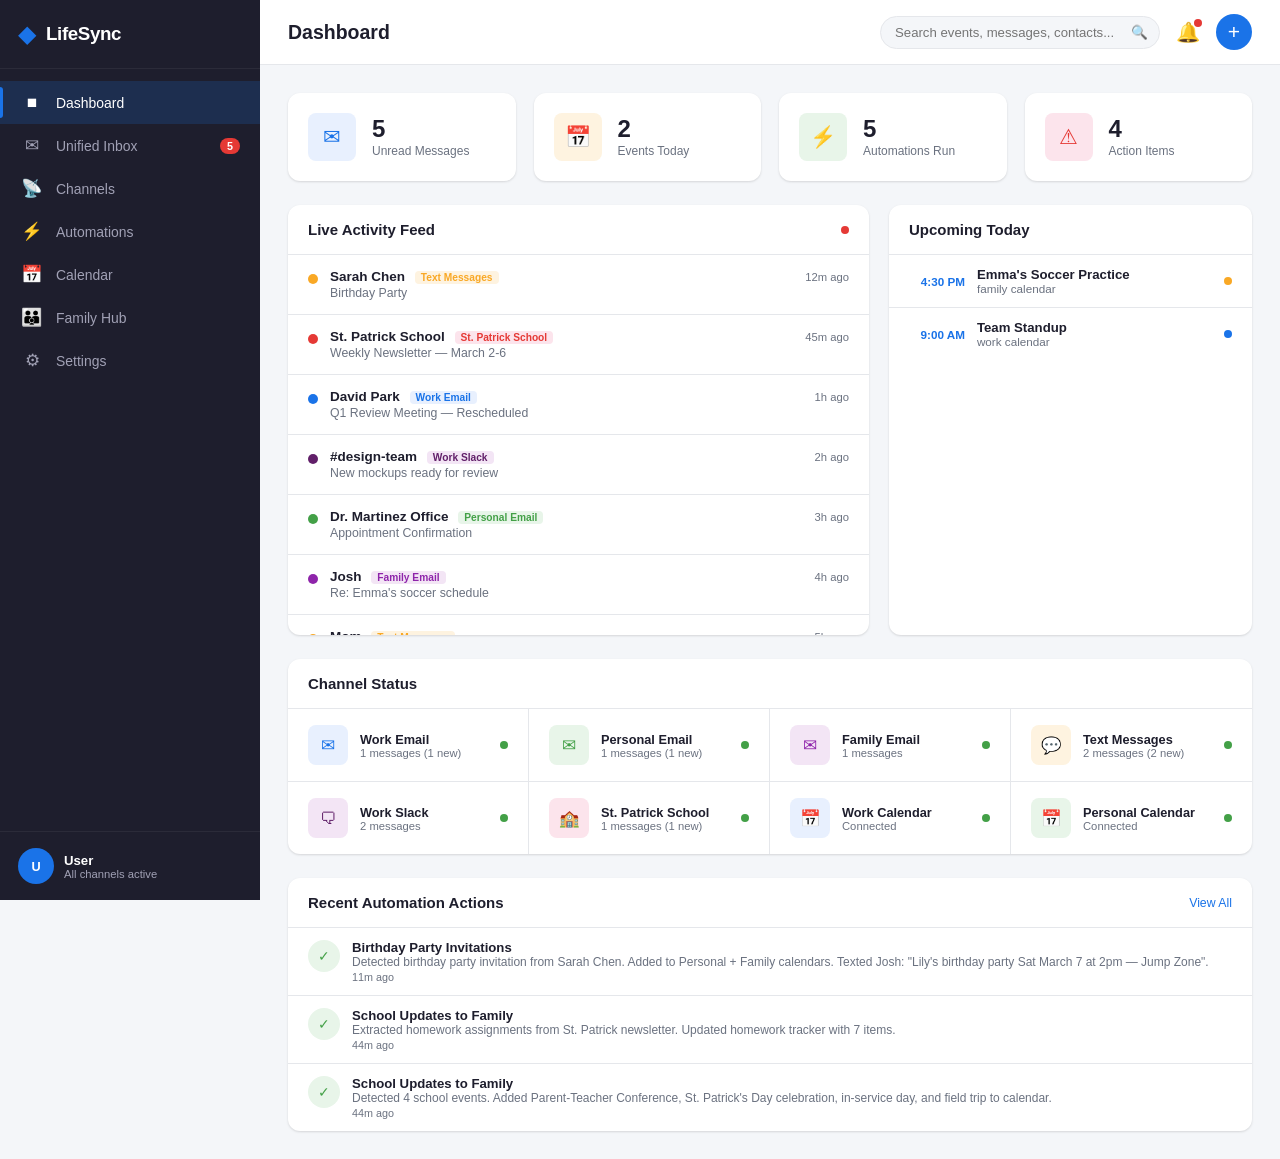
==== life-event-tracker.html @ b288f8ec "Add LifeSync — unified life event tracker with multi-channel monitoring Build a comprehensive dashbo" ====
<!DOCTYPE html>
<html lang="en">
<head>
    <meta charset="UTF-8">
    <meta name="viewport" content="width=device-width, initial-scale=1.0">
    <title>LifeSync — Life Event Tracker</title>
    <link rel="icon" href="demo-fav.png">
    <link rel="stylesheet" href="life-event-tracker.css">
</head>
<body>
    <!-- Sidebar Navigation -->
    <nav class="sidebar" id="sidebar">
        <div class="sidebar-header">
            <div class="logo">
                <span class="logo-icon">&#9670;</span>
                <span class="logo-text">LifeSync</span>
            </div>
            <button class="sidebar-toggle" id="sidebarToggle" aria-label="Toggle sidebar">&#9776;</button>
        </div>
        <ul class="nav-menu">
            <li class="nav-item active" data-view="dashboard">
                <span class="nav-icon">&#9632;</span>
                <span class="nav-label">Dashboard</span>
            </li>
            <li class="nav-item" data-view="inbox">
                <span class="nav-icon">&#9993;</span>
                <span class="nav-label">Unified Inbox</span>
                <span class="nav-badge" id="inboxBadge">0</span>
            </li>
            <li class="nav-item" data-view="channels">
                <span class="nav-icon">&#128225;</span>
                <span class="nav-label">Channels</span>
            </li>
            <li class="nav-item" data-view="automations">
                <span class="nav-icon">&#9889;</span>
                <span class="nav-label">Automations</span>
            </li>
            <li class="nav-item" data-view="calendar">
                <span class="nav-icon">&#128197;</span>
                <span class="nav-label">Calendar</span>
            </li>
            <li class="nav-item" data-view="family">
                <span class="nav-icon">&#128106;</span>
                <span class="nav-label">Family Hub</span>
            </li>
            <li class="nav-item" data-view="settings">
                <span class="nav-icon">&#9881;</span>
                <span class="nav-label">Settings</span>
            </li>
        </ul>
        <div class="sidebar-footer">
            <div class="user-profile">
                <div class="avatar">U</div>
                <div class="user-info">
                    <span class="user-name">User</span>
                    <span class="user-status">All channels active</span>
                </div>
            </div>
        </div>
    </nav>

    <!-- Main Content Area -->
    <main class="main-content" id="mainContent">

        <!-- Top Bar -->
        <header class="top-bar">
            <div class="top-bar-left">
                <button class="mobile-menu-btn" id="mobileMenuBtn" aria-label="Open menu">&#9776;</button>
                <h1 class="page-title" id="pageTitle">Dashboard</h1>
            </div>
            <div class="top-bar-right">
                <div class="search-box">
                    <input type="text" placeholder="Search events, messages, contacts..." id="globalSearch">
                    <span class="search-icon">&#128269;</span>
                </div>
                <button class="notification-btn" id="notifBtn" aria-label="Notifications">
                    &#128276;
                    <span class="notif-dot" id="notifDot"></span>
                </button>
                <button class="quick-add-btn" id="quickAddBtn" title="Quick add event">+</button>
            </div>
        </header>

        <!-- ==================== DASHBOARD VIEW ==================== -->
        <section class="view active" id="view-dashboard">
            <!-- Stats Row -->
            <div class="stats-row">
                <div class="stat-card">
                    <div class="stat-icon" style="background:#e8f0fe;color:#1a73e8;">&#9993;</div>
                    <div class="stat-info">
                        <span class="stat-number" id="statUnread">0</span>
                        <span class="stat-label">Unread Messages</span>
                    </div>
                </div>
                <div class="stat-card">
                    <div class="stat-icon" style="background:#fef3e0;color:#f9a825;">&#128197;</div>
                    <div class="stat-info">
                        <span class="stat-number" id="statEvents">0</span>
                        <span class="stat-label">Events Today</span>
                    </div>
                </div>
                <div class="stat-card">
                    <div class="stat-icon" style="background:#e8f5e9;color:#43a047;">&#9889;</div>
                    <div class="stat-info">
                        <span class="stat-number" id="statAutomations">0</span>
                        <span class="stat-label">Automations Run</span>
                    </div>
                </div>
                <div class="stat-card">
                    <div class="stat-icon" style="background:#fce4ec;color:#e53935;">&#9888;</div>
                    <div class="stat-info">
                        <span class="stat-number" id="statActionItems">0</span>
                        <span class="stat-label">Action Items</span>
                    </div>
                </div>
            </div>

            <!-- Live Activity Feed + Upcoming -->
            <div class="dashboard-grid">
                <div class="card activity-feed-card">
                    <div class="card-header">
                        <h2>Live Activity Feed</h2>
                        <span class="live-dot"></span>
                    </div>
                    <div class="activity-feed" id="activityFeed">
                        <!-- Populated by JS -->
                    </div>
                </div>
                <div class="card upcoming-card">
                    <div class="card-header">
                        <h2>Upcoming Today</h2>
                    </div>
                    <div class="upcoming-list" id="upcomingList">
                        <!-- Populated by JS -->
                    </div>
                </div>
            </div>

            <!-- Channel Status Row -->
            <div class="card channel-status-card">
                <div class="card-header">
                    <h2>Channel Status</h2>
                </div>
                <div class="channel-status-grid" id="channelStatusGrid">
                    <!-- Populated by JS -->
                </div>
            </div>

            <!-- Recent Automations -->
            <div class="card">
                <div class="card-header">
                    <h2>Recent Automation Actions</h2>
                    <a href="#" class="view-all-link" data-navigate="automations">View All</a>
                </div>
                <div class="automation-log" id="dashAutomationLog">
                    <!-- Populated by JS -->
                </div>
            </div>
        </section>

        <!-- ==================== UNIFIED INBOX VIEW ==================== -->
        <section class="view" id="view-inbox">
            <div class="inbox-toolbar">
                <div class="filter-tabs">
                    <button class="filter-tab active" data-filter="all">All</button>
                    <button class="filter-tab" data-filter="work-email">Work Email</button>
                    <button class="filter-tab" data-filter="personal-email">Personal Email</button>
                    <button class="filter-tab" data-filter="family-email">Family Email</button>
                    <button class="filter-tab" data-filter="text">Texts</button>
                    <button class="filter-tab" data-filter="slack">Slack</button>
                    <button class="filter-tab" data-filter="school">School</button>
                </div>
                <div class="inbox-actions">
                    <button class="btn btn-sm" id="markAllReadBtn">Mark All Read</button>
                </div>
            </div>
            <div class="inbox-list" id="inboxList">
                <!-- Populated by JS -->
            </div>
            <!-- Message Detail Panel -->
            <div class="message-detail-panel" id="messageDetailPanel">
                <div class="detail-header">
                    <button class="back-btn" id="detailBackBtn">&larr; Back</button>
                    <div class="detail-actions">
                        <button class="btn btn-sm" id="detailArchiveBtn">Archive</button>
                        <button class="btn btn-sm btn-primary" id="detailActionBtn">Create Action</button>
                    </div>
                </div>
                <div class="detail-content" id="detailContent">
                    <!-- Populated by JS -->
                </div>
            </div>
        </section>

        <!-- ==================== CHANNELS VIEW ==================== -->
        <section class="view" id="view-channels">
            <div class="channels-grid" id="channelsGrid">
                <!-- Populated by JS -->
            </div>
        </section>

        <!-- ==================== AUTOMATIONS VIEW ==================== -->
        <section class="view" id="view-automations">
            <div class="automations-header">
                <h2>Automation Rules</h2>
                <button class="btn btn-primary" id="addAutomationBtn">+ New Rule</button>
            </div>
            <div class="automations-list" id="automationsList">
                <!-- Populated by JS -->
            </div>
            <div class="card" style="margin-top:24px;">
                <div class="card-header">
                    <h2>Automation Log</h2>
                </div>
                <div class="automation-log" id="automationLog">
                    <!-- Populated by JS -->
                </div>
            </div>
        </section>

        <!-- ==================== CALENDAR VIEW ==================== -->
        <section class="view" id="view-calendar">
            <div class="calendar-header-bar">
                <button class="btn btn-sm" id="calPrev">&larr;</button>
                <h2 id="calMonthYear"></h2>
                <button class="btn btn-sm" id="calNext">&rarr;</button>
                <div class="calendar-legend">
                    <span class="legend-dot" style="background:#1a73e8;"></span> Work
                    <span class="legend-dot" style="background:#43a047;"></span> Personal
                    <span class="legend-dot" style="background:#f9a825;"></span> Family
                    <span class="legend-dot" style="background:#e53935;"></span> School
                </div>
            </div>
            <div class="calendar-grid" id="calendarGrid">
                <!-- Populated by JS -->
            </div>
            <div class="card" style="margin-top:24px;">
                <div class="card-header">
                    <h2>Events for <span id="calSelectedDate">Today</span></h2>
                </div>
                <div class="cal-events-list" id="calEventsList">
                    <!-- Populated by JS -->
                </div>
            </div>
        </section>

        <!-- ==================== FAMILY HUB VIEW ==================== -->
        <section class="view" id="view-family">
            <div class="family-grid">
                <div class="card family-member-card">
                    <div class="card-header"><h2>Daughter — School Hub</h2></div>
                    <div class="school-section">
                        <h3>St. Patrick Communications</h3>
                        <div class="school-feed" id="schoolFeed">
                            <!-- Populated by JS -->
                        </div>
                    </div>
                    <div class="homework-section">
                        <h3>Homework Tracker</h3>
                        <div class="homework-list" id="homeworkList">
                            <!-- Populated by JS -->
                        </div>
                    </div>
                </div>
                <div class="card family-calendar-card">
                    <div class="card-header"><h2>Family Calendar</h2></div>
                    <div class="family-events" id="familyEvents">
                        <!-- Populated by JS -->
                    </div>
                </div>
                <div class="card family-actions-card">
                    <div class="card-header"><h2>Pending Family Actions</h2></div>
                    <div class="family-actions" id="familyActions">
                        <!-- Populated by JS -->
                    </div>
                </div>
            </div>
        </section>

        <!-- ==================== SETTINGS VIEW ==================== -->
        <section class="view" id="view-settings">
            <div class="settings-grid">
                <div class="card">
                    <div class="card-header"><h2>Connected Channels</h2></div>
                    <div class="settings-channels" id="settingsChannels">
                        <!-- Populated by JS -->
                    </div>
                </div>
                <div class="card">
                    <div class="card-header"><h2>Notification Preferences</h2></div>
                    <div class="settings-section">
                        <label class="toggle-row">
                            <span>Push Notifications</span>
                            <input type="checkbox" checked class="toggle-input">
                            <span class="toggle-slider"></span>
                        </label>
                        <label class="toggle-row">
                            <span>Email Digest (Daily)</span>
                            <input type="checkbox" checked class="toggle-input">
                            <span class="toggle-slider"></span>
                        </label>
                        <label class="toggle-row">
                            <span>Sound Alerts</span>
                            <input type="checkbox" class="toggle-input">
                            <span class="toggle-slider"></span>
                        </label>
                        <label class="toggle-row">
                            <span>Automation Confirmations</span>
                            <input type="checkbox" checked class="toggle-input">
                            <span class="toggle-slider"></span>
                        </label>
                    </div>
                </div>
                <div class="card">
                    <div class="card-header"><h2>Family Members</h2></div>
                    <div class="settings-section">
                        <div class="family-member-row">
                            <div class="avatar" style="background:#1a73e8;">J</div>
                            <div>
                                <strong>Josh</strong>
                                <div class="text-muted">Co-parent &middot; Text, Email</div>
                            </div>
                        </div>
                        <div class="family-member-row">
                            <div class="avatar" style="background:#e53935;">E</div>
                            <div>
                                <strong>Emma</strong>
                                <div class="text-muted">Daughter &middot; St. Patrick School</div>
                            </div>
                        </div>
                    </div>
                </div>
                <div class="card">
                    <div class="card-header"><h2>AI Preferences</h2></div>
                    <div class="settings-section">
                        <label class="toggle-row">
                            <span>Auto-detect calendar events from messages</span>
                            <input type="checkbox" checked class="toggle-input">
                            <span class="toggle-slider"></span>
                        </label>
                        <label class="toggle-row">
                            <span>Auto-notify Josh about daughter's events</span>
                            <input type="checkbox" checked class="toggle-input">
                            <span class="toggle-slider"></span>
                        </label>
                        <label class="toggle-row">
                            <span>Smart homework extraction from school messages</span>
                            <input type="checkbox" checked class="toggle-input">
                            <span class="toggle-slider"></span>
                        </label>
                        <label class="toggle-row">
                            <span>Auto-categorize incoming messages</span>
                            <input type="checkbox" checked class="toggle-input">
                            <span class="toggle-slider"></span>
                        </label>
                    </div>
                </div>
            </div>
        </section>

    </main>

    <!-- Quick Add Modal -->
    <div class="modal-overlay" id="quickAddModal">
        <div class="modal">
            <div class="modal-header">
                <h2>Quick Add Event</h2>
                <button class="modal-close" id="quickAddClose">&times;</button>
            </div>
            <div class="modal-body">
                <div class="form-group">
                    <label>Event Title</label>
                    <input type="text" id="qaTitle" placeholder="e.g., Emma's birthday party">
                </div>
                <div class="form-row">
                    <div class="form-group">
                        <label>Date</label>
                        <input type="date" id="qaDate">
                    </div>
                    <div class="form-group">
                        <label>Time</label>
                        <input type="time" id="qaTime">
                    </div>
                </div>
                <div class="form-group">
                    <label>Calendar</label>
                    <select id="qaCalendar">
                        <option value="personal">Personal Calendar</option>
                        <option value="work">Work Calendar</option>
                        <option value="family">Family Calendar</option>
                        <option value="school">School Calendar</option>
                    </select>
                </div>
                <div class="form-group">
                    <label>Notify</label>
                    <div class="checkbox-group">
                        <label><input type="checkbox" value="josh"> Josh</label>
                        <label><input type="checkbox" value="self"> Myself (reminder)</label>
                    </div>
                </div>
                <div class="form-group">
                    <label>Notes</label>
                    <textarea id="qaNotes" rows="3" placeholder="Additional details..."></textarea>
                </div>
            </div>
            <div class="modal-footer">
                <button class="btn" id="qaCancel">Cancel</button>
                <button class="btn btn-primary" id="qaSave">Save Event</button>
            </div>
        </div>
    </div>

    <!-- Notification Toast Container -->
    <div class="toast-container" id="toastContainer"></div>

    <!-- Automation Rule Modal -->
    <div class="modal-overlay" id="automationModal">
        <div class="modal">
            <div class="modal-header">
                <h2>New Automation Rule</h2>
                <button class="modal-close" id="automationModalClose">&times;</button>
            </div>
            <div class="modal-body">
                <div class="form-group">
                    <label>Rule Name</label>
                    <input type="text" id="arName" placeholder="e.g., Birthday invites to both calendars">
                </div>
                <div class="form-group">
                    <label>When (Trigger Channel)</label>
                    <select id="arTriggerChannel">
                        <option value="any">Any Channel</option>
                        <option value="text">Text Messages</option>
                        <option value="work-email">Work Email</option>
                        <option value="personal-email">Personal Email</option>
                        <option value="family-email">Family Email</option>
                        <option value="slack">Work Slack</option>
                        <option value="school">St. Patrick School</option>
                    </select>
                </div>
                <div class="form-group">
                    <label>Contains Keywords (comma-separated)</label>
                    <input type="text" id="arKeywords" placeholder="e.g., birthday, party, invitation">
                </div>
                <div class="form-group">
                    <label>Then (Actions)</label>
                    <div class="checkbox-group">
                        <label><input type="checkbox" value="add-personal-cal"> Add to Personal Calendar</label>
                        <label><input type="checkbox" value="add-family-cal"> Add to Family Calendar</label>
                        <label><input type="checkbox" value="add-work-cal"> Add to Work Calendar</label>
                        <label><input type="checkbox" value="notify-josh"> Text Josh</label>
                        <label><input type="checkbox" value="flag-action"> Flag as Action Item</label>
                    </div>
                </div>
            </div>
            <div class="modal-footer">
                <button class="btn" id="arCancel">Cancel</button>
                <button class="btn btn-primary" id="arSave">Save Rule</button>
            </div>
        </div>
    </div>

    <script src="life-event-tracker.js"></script>
</body>
</html>
---- life-event-tracker.css ----
/* ============================================================
   LifeSync — Life Event Tracker Stylesheet
   ============================================================ */

/* ---------- Reset & Base ---------- */
*, *::before, *::after { box-sizing: border-box; margin: 0; padding: 0; }
:root {
    --bg: #f4f6f9;
    --surface: #ffffff;
    --text: #1e1e2d;
    --text-muted: #6b7280;
    --border: #e5e7eb;
    --primary: #1a73e8;
    --primary-light: #e8f0fe;
    --success: #43a047;
    --success-light: #e8f5e9;
    --warning: #f9a825;
    --warning-light: #fef3e0;
    --danger: #e53935;
    --danger-light: #fce4ec;
    --sidebar-bg: #1e1e2d;
    --sidebar-text: #a1a1b5;
    --sidebar-active: #ffffff;
    --radius: 12px;
    --radius-sm: 8px;
    --shadow: 0 1px 3px rgba(0,0,0,0.08), 0 1px 2px rgba(0,0,0,0.06);
    --shadow-lg: 0 4px 16px rgba(0,0,0,0.12);
    --transition: 0.2s ease;
}
html { font-size: 15px; }
body {
    font-family: -apple-system, BlinkMacSystemFont, 'Segoe UI', Roboto, 'Helvetica Neue', Arial, sans-serif;
    background: var(--bg);
    color: var(--text);
    display: flex;
    min-height: 100vh;
    overflow-x: hidden;
}
a { color: var(--primary); text-decoration: none; }
a:hover { text-decoration: underline; }
input, select, textarea, button { font-family: inherit; font-size: inherit; }

/* ---------- Sidebar ---------- */
.sidebar {
    width: 260px;
    min-width: 260px;
    background: var(--sidebar-bg);
    color: var(--sidebar-text);
    display: flex;
    flex-direction: column;
    height: 100vh;
    position: sticky;
    top: 0;
    z-index: 100;
    transition: var(--transition);
}
.sidebar-header {
    display: flex;
    align-items: center;
    justify-content: space-between;
    padding: 20px 18px;
    border-bottom: 1px solid rgba(255,255,255,0.06);
}
.logo { display: flex; align-items: center; gap: 10px; }
.logo-icon { font-size: 1.6rem; color: var(--primary); }
.logo-text { font-size: 1.25rem; font-weight: 700; color: #fff; letter-spacing: -0.02em; }
.sidebar-toggle {
    background: none; border: none; color: var(--sidebar-text); font-size: 1.2rem; cursor: pointer;
    display: none;
}
.nav-menu { list-style: none; flex: 1; padding: 12px 0; overflow-y: auto; }
.nav-item {
    display: flex; align-items: center; gap: 12px;
    padding: 11px 20px; cursor: pointer;
    color: var(--sidebar-text); transition: var(--transition);
    position: relative; font-size: 0.93rem;
}
.nav-item:hover { color: #fff; background: rgba(255,255,255,0.05); }
.nav-item.active {
    color: #fff; background: rgba(26,115,232,0.18);
}
.nav-item.active::before {
    content: ''; position: absolute; left: 0; top: 6px; bottom: 6px; width: 3px;
    background: var(--primary); border-radius: 0 3px 3px 0;
}
.nav-icon { font-size: 1.15rem; width: 24px; text-align: center; }
.nav-badge {
    margin-left: auto; background: var(--danger); color: #fff; font-size: 0.72rem;
    font-weight: 700; padding: 2px 7px; border-radius: 10px; min-width: 20px; text-align: center;
}
.sidebar-footer {
    padding: 16px 18px; border-top: 1px solid rgba(255,255,255,0.06);
}
.user-profile { display: flex; align-items: center; gap: 10px; }
.avatar {
    width: 36px; height: 36px; border-radius: 50%; background: var(--primary);
    color: #fff; display: flex; align-items: center; justify-content: center;
    font-weight: 700; font-size: 0.85rem; flex-shrink: 0;
}
.user-info { display: flex; flex-direction: column; }
.user-name { color: #fff; font-weight: 600; font-size: 0.88rem; }
.user-status { font-size: 0.75rem; color: var(--sidebar-text); }

/* ---------- Main Content ---------- */
.main-content { flex: 1; display: flex; flex-direction: column; min-width: 0; }

/* ---------- Top Bar ---------- */
.top-bar {
    display: flex; align-items: center; justify-content: space-between;
    padding: 14px 28px; background: var(--surface); border-bottom: 1px solid var(--border);
    position: sticky; top: 0; z-index: 50;
}
.top-bar-left { display: flex; align-items: center; gap: 14px; }
.mobile-menu-btn { display: none; background: none; border: none; font-size: 1.4rem; cursor: pointer; color: var(--text); }
.page-title { font-size: 1.3rem; font-weight: 700; }
.top-bar-right { display: flex; align-items: center; gap: 12px; }
.search-box { position: relative; }
.search-box input {
    width: 280px; padding: 8px 36px 8px 14px; border: 1px solid var(--border);
    border-radius: 20px; background: var(--bg); font-size: 0.88rem; outline: none;
    transition: var(--transition);
}
.search-box input:focus { border-color: var(--primary); box-shadow: 0 0 0 3px rgba(26,115,232,0.12); }
.search-icon { position: absolute; right: 12px; top: 50%; transform: translateY(-50%); font-size: 0.9rem; color: var(--text-muted); }
.notification-btn {
    position: relative; background: none; border: none; font-size: 1.3rem;
    cursor: pointer; color: var(--text-muted); padding: 4px;
}
.notif-dot {
    position: absolute; top: 2px; right: 2px; width: 8px; height: 8px;
    background: var(--danger); border-radius: 50%; display: none;
}
.notif-dot.active { display: block; }
.quick-add-btn {
    width: 36px; height: 36px; border-radius: 50%; border: none;
    background: var(--primary); color: #fff; font-size: 1.4rem;
    cursor: pointer; display: flex; align-items: center; justify-content: center;
    transition: var(--transition);
}
.quick-add-btn:hover { background: #1557b0; transform: scale(1.05); }

/* ---------- Views ---------- */
.view { display: none; padding: 28px; }
.view.active { display: block; }

/* ---------- Stats Row ---------- */
.stats-row { display: grid; grid-template-columns: repeat(4, 1fr); gap: 18px; margin-bottom: 24px; }
.stat-card {
    background: var(--surface); border-radius: var(--radius); padding: 20px;
    display: flex; align-items: center; gap: 16px; box-shadow: var(--shadow);
}
.stat-icon {
    width: 48px; height: 48px; border-radius: var(--radius-sm);
    display: flex; align-items: center; justify-content: center;
    font-size: 1.4rem; flex-shrink: 0;
}
.stat-number { font-size: 1.6rem; font-weight: 800; display: block; line-height: 1; }
.stat-label { font-size: 0.8rem; color: var(--text-muted); margin-top: 2px; }

/* ---------- Cards ---------- */
.card {
    background: var(--surface); border-radius: var(--radius);
    box-shadow: var(--shadow); overflow: hidden;
}
.card-header {
    display: flex; align-items: center; justify-content: space-between;
    padding: 16px 20px; border-bottom: 1px solid var(--border);
}
.card-header h2 { font-size: 1rem; font-weight: 700; }
.view-all-link { font-size: 0.82rem; color: var(--primary); font-weight: 500; cursor: pointer; }

/* ---------- Dashboard Grid ---------- */
.dashboard-grid { display: grid; grid-template-columns: 1.6fr 1fr; gap: 20px; margin-bottom: 24px; }

/* ---------- Activity Feed ---------- */
.activity-feed { max-height: 380px; overflow-y: auto; }
.activity-item {
    display: flex; align-items: flex-start; gap: 12px;
    padding: 14px 20px; border-bottom: 1px solid var(--border);
    transition: var(--transition); cursor: pointer;
}
.activity-item:hover { background: var(--bg); }
.activity-item:last-child { border-bottom: none; }
.activity-dot {
    width: 10px; height: 10px; border-radius: 50%; margin-top: 5px; flex-shrink: 0;
}
.activity-body { flex: 1; min-width: 0; }
.activity-title { font-weight: 600; font-size: 0.9rem; margin-bottom: 2px; }
.activity-desc { font-size: 0.82rem; color: var(--text-muted); white-space: nowrap; overflow: hidden; text-overflow: ellipsis; }
.activity-time { font-size: 0.75rem; color: var(--text-muted); white-space: nowrap; flex-shrink: 0; margin-top: 2px; }
.activity-channel-tag {
    display: inline-block; font-size: 0.68rem; font-weight: 600; padding: 1px 6px;
    border-radius: 4px; margin-left: 6px;
}

/* ---------- Upcoming List ---------- */
.upcoming-list { max-height: 380px; overflow-y: auto; }
.upcoming-item {
    display: flex; align-items: center; gap: 12px;
    padding: 12px 20px; border-bottom: 1px solid var(--border);
}
.upcoming-item:last-child { border-bottom: none; }
.upcoming-time {
    font-size: 0.78rem; font-weight: 700; color: var(--primary);
    min-width: 56px; text-align: right;
}
.upcoming-info { flex: 1; }
.upcoming-title { font-weight: 600; font-size: 0.88rem; }
.upcoming-meta { font-size: 0.78rem; color: var(--text-muted); }
.upcoming-cal-dot {
    width: 8px; height: 8px; border-radius: 50%; flex-shrink: 0;
}

/* ---------- Channel Status ---------- */
.channel-status-card { margin-bottom: 24px; }
.channel-status-grid { display: grid; grid-template-columns: repeat(4, 1fr); gap: 0; }
.channel-status-item {
    display: flex; align-items: center; gap: 12px;
    padding: 16px 20px; border-right: 1px solid var(--border);
    border-bottom: 1px solid var(--border);
}
.channel-status-item:nth-child(4n) { border-right: none; }
.channel-status-item:nth-last-child(-n+4) { border-bottom: none; }
.channel-status-icon {
    width: 40px; height: 40px; border-radius: var(--radius-sm);
    display: flex; align-items: center; justify-content: center;
    font-size: 1.1rem;
}
.channel-status-info { flex: 1; }
.channel-status-name { font-weight: 600; font-size: 0.85rem; }
.channel-status-detail { font-size: 0.75rem; color: var(--text-muted); }
.channel-pulse {
    width: 8px; height: 8px; border-radius: 50%; background: var(--success);
    animation: pulse 2s ease-in-out infinite;
}
@keyframes pulse { 0%, 100% { opacity: 1; } 50% { opacity: 0.3; } }

/* ---------- Automation Log ---------- */
.automation-log { max-height: 300px; overflow-y: auto; }
.auto-log-item {
    display: flex; align-items: flex-start; gap: 12px;
    padding: 12px 20px; border-bottom: 1px solid var(--border);
}
.auto-log-item:last-child { border-bottom: none; }
.auto-log-icon {
    width: 32px; height: 32px; border-radius: 50%;
    display: flex; align-items: center; justify-content: center;
    font-size: 0.9rem; flex-shrink: 0;
}
.auto-log-body { flex: 1; }
.auto-log-title { font-weight: 600; font-size: 0.88rem; }
.auto-log-desc { font-size: 0.8rem; color: var(--text-muted); }
.auto-log-time { font-size: 0.72rem; color: var(--text-muted); margin-top: 2px; }

/* ---------- Inbox ---------- */
.inbox-toolbar {
    display: flex; align-items: center; justify-content: space-between;
    margin-bottom: 16px; flex-wrap: wrap; gap: 10px;
}
.filter-tabs { display: flex; gap: 6px; flex-wrap: wrap; }
.filter-tab {
    padding: 6px 14px; border-radius: 20px; border: 1px solid var(--border);
    background: var(--surface); font-size: 0.82rem; cursor: pointer;
    transition: var(--transition); font-weight: 500;
}
.filter-tab:hover { border-color: var(--primary); color: var(--primary); }
.filter-tab.active { background: var(--primary); color: #fff; border-color: var(--primary); }
.inbox-list { display: flex; flex-direction: column; gap: 4px; }
.inbox-item {
    display: flex; align-items: center; gap: 14px;
    padding: 14px 20px; background: var(--surface); border-radius: var(--radius-sm);
    box-shadow: var(--shadow); cursor: pointer; transition: var(--transition);
}
.inbox-item:hover { box-shadow: var(--shadow-lg); transform: translateY(-1px); }
.inbox-item.unread { border-left: 3px solid var(--primary); }
.inbox-item.unread .inbox-sender { font-weight: 700; }
.inbox-channel-icon {
    width: 38px; height: 38px; border-radius: var(--radius-sm);
    display: flex; align-items: center; justify-content: center;
    font-size: 1rem; flex-shrink: 0;
}
.inbox-body { flex: 1; min-width: 0; }
.inbox-sender { font-weight: 600; font-size: 0.9rem; }
.inbox-subject { font-size: 0.85rem; color: var(--text); white-space: nowrap; overflow: hidden; text-overflow: ellipsis; }
.inbox-preview { font-size: 0.8rem; color: var(--text-muted); white-space: nowrap; overflow: hidden; text-overflow: ellipsis; }
.inbox-meta { text-align: right; flex-shrink: 0; }
.inbox-time { font-size: 0.75rem; color: var(--text-muted); }
.inbox-tag {
    display: inline-block; font-size: 0.68rem; font-weight: 600; padding: 2px 8px;
    border-radius: 4px; margin-top: 4px;
}

/* ---------- Message Detail ---------- */
.message-detail-panel {
    display: none; position: fixed; top: 0; right: 0; width: 480px; height: 100vh;
    background: var(--surface); box-shadow: -4px 0 24px rgba(0,0,0,0.12);
    z-index: 200; flex-direction: column;
}
.message-detail-panel.open { display: flex; }
.detail-header {
    display: flex; align-items: center; justify-content: space-between;
    padding: 16px 20px; border-bottom: 1px solid var(--border);
}
.back-btn { background: none; border: none; font-size: 0.9rem; cursor: pointer; color: var(--primary); font-weight: 600; }
.detail-actions { display: flex; gap: 8px; }
.detail-content { flex: 1; overflow-y: auto; padding: 24px; }
.detail-from { font-weight: 700; font-size: 1.05rem; margin-bottom: 4px; }
.detail-date { font-size: 0.8rem; color: var(--text-muted); margin-bottom: 16px; }
.detail-message { font-size: 0.92rem; line-height: 1.65; color: var(--text); }
.detail-ai-box {
    background: var(--primary-light); border-radius: var(--radius-sm);
    padding: 14px 16px; margin-top: 20px;
}
.detail-ai-box h4 { font-size: 0.82rem; color: var(--primary); margin-bottom: 6px; }
.detail-ai-box p { font-size: 0.82rem; color: var(--text); }
.detail-ai-actions { display: flex; gap: 8px; margin-top: 10px; flex-wrap: wrap; }
.detail-ai-actions .btn { font-size: 0.78rem; padding: 5px 12px; }

/* ---------- Channels Grid ---------- */
.channels-grid { display: grid; grid-template-columns: repeat(2, 1fr); gap: 20px; }
.channel-card {
    background: var(--surface); border-radius: var(--radius); box-shadow: var(--shadow);
    padding: 24px; display: flex; flex-direction: column; gap: 14px;
}
.channel-card-header { display: flex; align-items: center; gap: 14px; }
.channel-card-icon {
    width: 48px; height: 48px; border-radius: var(--radius-sm);
    display: flex; align-items: center; justify-content: center;
    font-size: 1.3rem;
}
.channel-card-info h3 { font-size: 1rem; font-weight: 700; }
.channel-card-info p { font-size: 0.8rem; color: var(--text-muted); }
.channel-card-stats { display: flex; gap: 20px; }
.channel-stat { text-align: center; }
.channel-stat-num { font-size: 1.2rem; font-weight: 800; display: block; }
.channel-stat-label { font-size: 0.72rem; color: var(--text-muted); }
.channel-card-status {
    display: flex; align-items: center; gap: 8px;
    font-size: 0.82rem; font-weight: 600;
}
.status-indicator {
    width: 8px; height: 8px; border-radius: 50%;
}
.status-indicator.connected { background: var(--success); }
.status-indicator.disconnected { background: var(--danger); }

/* ---------- Automations ---------- */
.automations-header {
    display: flex; align-items: center; justify-content: space-between;
    margin-bottom: 20px;
}
.automations-header h2 { font-size: 1.2rem; font-weight: 700; }
.automation-rule {
    background: var(--surface); border-radius: var(--radius); box-shadow: var(--shadow);
    padding: 18px 22px; margin-bottom: 12px;
    display: flex; align-items: center; gap: 16px;
}
.automation-rule-icon {
    width: 42px; height: 42px; border-radius: 50%; background: var(--primary-light);
    display: flex; align-items: center; justify-content: center;
    font-size: 1.1rem; color: var(--primary); flex-shrink: 0;
}
.automation-rule-body { flex: 1; }
.automation-rule-name { font-weight: 700; font-size: 0.92rem; }
.automation-rule-desc { font-size: 0.8rem; color: var(--text-muted); margin-top: 2px; }
.automation-rule-actions { display: flex; gap: 8px; align-items: center; }
.automation-toggle { position: relative; width: 44px; height: 24px; }
.automation-toggle input { opacity: 0; width: 0; height: 0; }
.automation-toggle .slider {
    position: absolute; cursor: pointer; top: 0; left: 0; right: 0; bottom: 0;
    background: #ccc; border-radius: 24px; transition: var(--transition);
}
.automation-toggle .slider::before {
    content: ''; position: absolute; height: 18px; width: 18px;
    left: 3px; bottom: 3px; background: #fff; border-radius: 50%;
    transition: var(--transition);
}
.automation-toggle input:checked + .slider { background: var(--primary); }
.automation-toggle input:checked + .slider::before { transform: translateX(20px); }

/* ---------- Calendar ---------- */
.calendar-header-bar {
    display: flex; align-items: center; gap: 14px; margin-bottom: 20px; flex-wrap: wrap;
}
.calendar-header-bar h2 { font-size: 1.15rem; font-weight: 700; min-width: 180px; }
.calendar-legend { display: flex; align-items: center; gap: 10px; margin-left: auto; font-size: 0.8rem; color: var(--text-muted); }
.legend-dot { display: inline-block; width: 10px; height: 10px; border-radius: 50%; margin-left: 8px; }
.calendar-grid {
    display: grid; grid-template-columns: repeat(7, 1fr);
    background: var(--surface); border-radius: var(--radius); box-shadow: var(--shadow);
    overflow: hidden;
}
.cal-header-cell {
    padding: 10px; text-align: center; font-weight: 700; font-size: 0.78rem;
    color: var(--text-muted); text-transform: uppercase; border-bottom: 1px solid var(--border);
}
.cal-cell {
    min-height: 90px; padding: 6px 8px; border-right: 1px solid var(--border);
    border-bottom: 1px solid var(--border); cursor: pointer;
    transition: var(--transition); position: relative;
}
.cal-cell:nth-child(7n) { border-right: none; }
.cal-cell:hover { background: var(--bg); }
.cal-cell.today { background: var(--primary-light); }
.cal-cell.other-month { color: var(--text-muted); opacity: 0.4; }
.cal-cell.selected { box-shadow: inset 0 0 0 2px var(--primary); }
.cal-date { font-size: 0.82rem; font-weight: 600; margin-bottom: 4px; }
.cal-event-dots { display: flex; gap: 3px; flex-wrap: wrap; }
.cal-event-dot { width: 6px; height: 6px; border-radius: 50%; }
.cal-events-list { padding: 8px 0; }
.cal-event-item {
    display: flex; align-items: center; gap: 12px;
    padding: 10px 20px; border-bottom: 1px solid var(--border);
}
.cal-event-item:last-child { border-bottom: none; }
.cal-event-color { width: 4px; height: 32px; border-radius: 2px; }
.cal-event-info { flex: 1; }
.cal-event-title { font-weight: 600; font-size: 0.88rem; }
.cal-event-time { font-size: 0.78rem; color: var(--text-muted); }

/* ---------- Family Hub ---------- */
.family-grid { display: grid; grid-template-columns: 1fr 1fr; gap: 20px; }
.family-member-card { grid-column: 1 / -1; }
.school-section, .homework-section { padding: 16px 20px; }
.school-section h3, .homework-section h3 {
    font-size: 0.88rem; font-weight: 700; color: var(--text-muted);
    margin-bottom: 12px; text-transform: uppercase; letter-spacing: 0.03em;
}
.school-item {
    display: flex; align-items: flex-start; gap: 12px;
    padding: 10px 0; border-bottom: 1px solid var(--border);
}
.school-item:last-child { border-bottom: none; }
.school-item-icon { font-size: 1.1rem; margin-top: 2px; }
.school-item-body { flex: 1; }
.school-item-title { font-weight: 600; font-size: 0.88rem; }
.school-item-desc { font-size: 0.8rem; color: var(--text-muted); }
.school-item-date { font-size: 0.72rem; color: var(--text-muted); }
.homework-item {
    display: flex; align-items: center; gap: 12px;
    padding: 10px 0; border-bottom: 1px solid var(--border);
}
.homework-item:last-child { border-bottom: none; }
.hw-check {
    width: 20px; height: 20px; border-radius: 50%; border: 2px solid var(--border);
    cursor: pointer; display: flex; align-items: center; justify-content: center;
    font-size: 0.7rem; color: transparent; transition: var(--transition); flex-shrink: 0;
}
.hw-check.done { background: var(--success); border-color: var(--success); color: #fff; }
.homework-info { flex: 1; }
.homework-subject { font-weight: 600; font-size: 0.85rem; }
.homework-desc { font-size: 0.78rem; color: var(--text-muted); }
.homework-due { font-size: 0.72rem; color: var(--warning); font-weight: 600; }

.family-events, .family-actions { padding: 12px 20px; }
.family-event-item {
    display: flex; align-items: center; gap: 10px;
    padding: 8px 0; border-bottom: 1px solid var(--border);
}
.family-event-item:last-child { border-bottom: none; }
.family-event-dot { width: 8px; height: 8px; border-radius: 50%; flex-shrink: 0; }
.family-event-body { flex: 1; }
.family-event-title { font-weight: 600; font-size: 0.85rem; }
.family-event-date { font-size: 0.75rem; color: var(--text-muted); }

.family-action-item {
    display: flex; align-items: center; gap: 10px;
    padding: 10px 0; border-bottom: 1px solid var(--border);
}
.family-action-item:last-child { border-bottom: none; }
.action-priority {
    width: 8px; height: 8px; border-radius: 50%; flex-shrink: 0;
}
.action-body { flex: 1; }
.action-title { font-weight: 600; font-size: 0.85rem; }
.action-desc { font-size: 0.78rem; color: var(--text-muted); }
.action-btn {
    padding: 4px 12px; border-radius: 6px; border: 1px solid var(--primary);
    color: var(--primary); background: none; font-size: 0.75rem;
    cursor: pointer; font-weight: 600; transition: var(--transition);
}
.action-btn:hover { background: var(--primary); color: #fff; }

/* ---------- Settings ---------- */
.settings-grid { display: grid; grid-template-columns: repeat(2, 1fr); gap: 20px; }
.settings-section { padding: 16px 20px; }
.settings-channels { padding: 8px 0; }
.settings-channel-item {
    display: flex; align-items: center; gap: 14px;
    padding: 12px 20px; border-bottom: 1px solid var(--border);
}
.settings-channel-item:last-child { border-bottom: none; }
.settings-channel-icon {
    width: 36px; height: 36px; border-radius: var(--radius-sm);
    display: flex; align-items: center; justify-content: center;
    font-size: 1rem;
}
.settings-channel-info { flex: 1; }
.settings-channel-name { font-weight: 600; font-size: 0.88rem; }
.settings-channel-status { font-size: 0.75rem; }
.toggle-row {
    display: flex; align-items: center; justify-content: space-between;
    padding: 10px 0; border-bottom: 1px solid var(--border);
    cursor: pointer; font-size: 0.88rem;
}
.toggle-row:last-child { border-bottom: none; }
.toggle-input { display: none; }
.toggle-slider {
    width: 44px; height: 24px; background: #ccc; border-radius: 24px;
    position: relative; transition: var(--transition); flex-shrink: 0;
}
.toggle-slider::before {
    content: ''; position: absolute; height: 18px; width: 18px;
    left: 3px; bottom: 3px; background: #fff; border-radius: 50%;
    transition: var(--transition);
}
.toggle-input:checked + .toggle-slider { background: var(--primary); }
.toggle-input:checked + .toggle-slider::before { transform: translateX(20px); }
.family-member-row {
    display: flex; align-items: center; gap: 12px;
    padding: 10px 0; border-bottom: 1px solid var(--border);
}
.family-member-row:last-child { border-bottom: none; }
.text-muted { font-size: 0.78rem; color: var(--text-muted); }

/* ---------- Buttons ---------- */
.btn {
    padding: 8px 18px; border-radius: var(--radius-sm); border: 1px solid var(--border);
    background: var(--surface); font-size: 0.85rem; font-weight: 600;
    cursor: pointer; transition: var(--transition);
}
.btn:hover { background: var(--bg); }
.btn-primary { background: var(--primary); color: #fff; border-color: var(--primary); }
.btn-primary:hover { background: #1557b0; }
.btn-success { background: var(--success); color: #fff; border-color: var(--success); }
.btn-danger { background: var(--danger); color: #fff; border-color: var(--danger); }
.btn-sm { padding: 5px 12px; font-size: 0.8rem; }

/* ---------- Modals ---------- */
.modal-overlay {
    display: none; position: fixed; top: 0; left: 0; width: 100%; height: 100%;
    background: rgba(0,0,0,0.4); z-index: 300; align-items: center; justify-content: center;
}
.modal-overlay.open { display: flex; }
.modal {
    background: var(--surface); border-radius: var(--radius); width: 500px;
    max-width: 90vw; max-height: 85vh; overflow-y: auto; box-shadow: var(--shadow-lg);
}
.modal-header {
    display: flex; align-items: center; justify-content: space-between;
    padding: 18px 24px; border-bottom: 1px solid var(--border);
}
.modal-header h2 { font-size: 1.05rem; }
.modal-close {
    background: none; border: none; font-size: 1.5rem; cursor: pointer;
    color: var(--text-muted); line-height: 1;
}
.modal-body { padding: 20px 24px; }
.modal-footer {
    display: flex; justify-content: flex-end; gap: 10px;
    padding: 14px 24px; border-top: 1px solid var(--border);
}
.form-group { margin-bottom: 16px; }
.form-group label { display: block; font-weight: 600; font-size: 0.85rem; margin-bottom: 6px; }
.form-group input, .form-group select, .form-group textarea {
    width: 100%; padding: 9px 14px; border: 1px solid var(--border);
    border-radius: var(--radius-sm); font-size: 0.88rem; outline: none;
    transition: var(--transition);
}
.form-group input:focus, .form-group select:focus, .form-group textarea:focus {
    border-color: var(--primary); box-shadow: 0 0 0 3px rgba(26,115,232,0.12);
}
.form-row { display: grid; grid-template-columns: 1fr 1fr; gap: 14px; }
.checkbox-group { display: flex; flex-direction: column; gap: 8px; }
.checkbox-group label {
    display: flex; align-items: center; gap: 8px; font-weight: 400; font-size: 0.85rem;
    cursor: pointer;
}

/* ---------- Toasts ---------- */
.toast-container {
    position: fixed; bottom: 24px; right: 24px; z-index: 400;
    display: flex; flex-direction: column; gap: 8px;
}
.toast {
    background: var(--surface); border-radius: var(--radius-sm); padding: 14px 20px;
    box-shadow: var(--shadow-lg); display: flex; align-items: center; gap: 12px;
    min-width: 320px; max-width: 420px; animation: slideIn 0.3s ease;
    border-left: 4px solid var(--primary);
}
.toast.success { border-left-color: var(--success); }
.toast.warning { border-left-color: var(--warning); }
.toast.error { border-left-color: var(--danger); }
.toast-icon { font-size: 1.2rem; flex-shrink: 0; }
.toast-body { flex: 1; }
.toast-title { font-weight: 700; font-size: 0.85rem; }
.toast-desc { font-size: 0.78rem; color: var(--text-muted); }
.toast-close {
    background: none; border: none; font-size: 1.1rem; cursor: pointer;
    color: var(--text-muted); padding: 0; line-height: 1;
}
@keyframes slideIn { from { opacity: 0; transform: translateX(40px); } to { opacity: 1; transform: translateX(0); } }

/* ---------- Live Dot ---------- */
.live-dot {
    width: 8px; height: 8px; border-radius: 50%; background: var(--danger);
    animation: pulse 1.5s ease-in-out infinite;
}

/* ---------- Empty State ---------- */
.empty-state {
    text-align: center; padding: 40px 20px; color: var(--text-muted);
}
.empty-state-icon { font-size: 2.4rem; margin-bottom: 12px; }
.empty-state-text { font-size: 0.92rem; }

/* ---------- Scrollbar ---------- */
::-webkit-scrollbar { width: 6px; }
::-webkit-scrollbar-track { background: transparent; }
::-webkit-scrollbar-thumb { background: #d1d5db; border-radius: 3px; }
::-webkit-scrollbar-thumb:hover { background: #9ca3af; }

/* ---------- Responsive ---------- */
@media (max-width: 1100px) {
    .stats-row { grid-template-columns: repeat(2, 1fr); }
    .dashboard-grid { grid-template-columns: 1fr; }
    .channel-status-grid { grid-template-columns: repeat(2, 1fr); }
    .channels-grid { grid-template-columns: 1fr; }
    .settings-grid { grid-template-columns: 1fr; }
    .family-grid { grid-template-columns: 1fr; }
    .calendar-grid .cal-cell { min-height: 70px; }
}
@media (max-width: 768px) {
    .sidebar {
        position: fixed; left: -260px; height: 100vh;
        z-index: 200; transition: left 0.3s ease;
    }
    .sidebar.open { left: 0; }
    .mobile-menu-btn { display: block; }
    .sidebar-toggle { display: block; }
    .main-content { width: 100%; }
    .top-bar { padding: 12px 16px; }
    .search-box input { width: 160px; }
    .view { padding: 16px; }
    .stats-row { grid-template-columns: 1fr 1fr; gap: 10px; }
    .stat-card { padding: 14px; }
    .channel-status-grid { grid-template-columns: 1fr; }
    .message-detail-panel { width: 100%; }
    .filter-tabs { overflow-x: auto; flex-wrap: nowrap; }
}
@media (max-width: 480px) {
    .stats-row { grid-template-columns: 1fr; }
    .search-box { display: none; }
    .form-row { grid-template-columns: 1fr; }
}
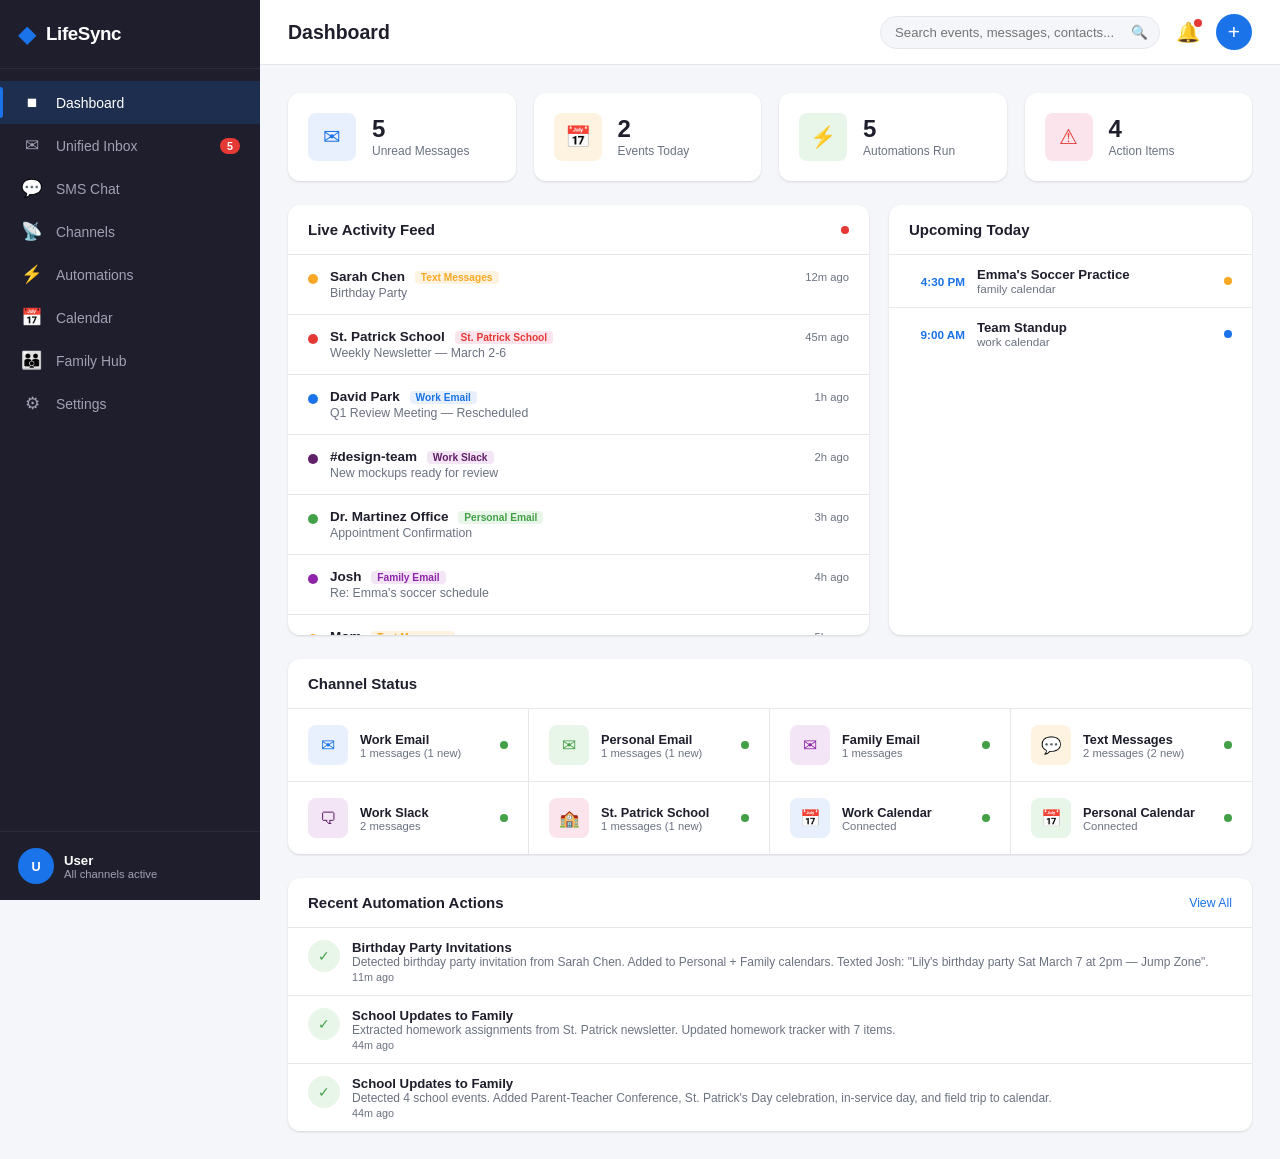
==== commit 3dfbb9eb: "Add interactive SMS chat interface with natural language command processing New SMS Chat view with i" ====
--- a/life-event-tracker.html
+++ b/life-event-tracker.html
@@ -27,6 +27,11 @@
                 <span class="nav-label">Unified Inbox</span>
                 <span class="nav-badge" id="inboxBadge">0</span>
             </li>
+            <li class="nav-item" data-view="sms">
+                <span class="nav-icon">&#128172;</span>
+                <span class="nav-label">SMS Chat</span>
+                <span class="nav-badge" id="smsBadge" style="display:none;">0</span>
+            </li>
             <li class="nav-item" data-view="channels">
                 <span class="nav-icon">&#128225;</span>
                 <span class="nav-label">Channels</span>
@@ -192,6 +197,72 @@
             </div>
         </section>
 
+        <!-- ==================== SMS CHAT VIEW ==================== -->
+        <section class="view" id="view-sms">
+            <div class="sms-container">
+                <div class="sms-phone">
+                    <div class="sms-phone-header">
+                        <div class="sms-phone-status-bar">
+                            <span>9:41</span>
+                            <span class="sms-phone-notch"></span>
+                            <span class="sms-phone-icons">&#128246; 100%</span>
+                        </div>
+                        <div class="sms-phone-nav">
+                            <span class="sms-phone-back">&lt;</span>
+                            <div class="sms-phone-contact">
+                                <div class="sms-phone-avatar">LS</div>
+                                <div>
+                                    <div class="sms-phone-name">LifeSync</div>
+                                    <div class="sms-phone-subtitle">AI Assistant</div>
+                                </div>
+                            </div>
+                            <span class="sms-phone-info">&#9432;</span>
+                        </div>
+                    </div>
+                    <div class="sms-messages" id="smsMessages">
+                        <!-- Populated by JS -->
+                    </div>
+                    <div class="sms-input-bar">
+                        <button class="sms-attach-btn" id="smsQuickActions" title="Quick actions">+</button>
+                        <input type="text" id="smsInput" placeholder="Text LifeSync..." autocomplete="off">
+                        <button class="sms-send-btn" id="smsSendBtn">&#9650;</button>
+                    </div>
+                </div>
+                <div class="sms-sidebar-panel">
+                    <div class="sms-help-card">
+                        <h3>Talk to LifeSync</h3>
+                        <p>Text naturally — LifeSync understands context and takes action.</p>
+                    </div>
+                    <div class="sms-help-card">
+                        <h3>Try saying...</h3>
+                        <div class="sms-suggestions" id="smsSuggestions">
+                            <button class="sms-suggestion-btn">What's Emma's homework tonight?</button>
+                            <button class="sms-suggestion-btn">What's on my calendar today?</button>
+                            <button class="sms-suggestion-btn">Add the birthday party to both calendars</button>
+                            <button class="sms-suggestion-btn">Text Josh about the birthday party Saturday</button>
+                            <button class="sms-suggestion-btn">What did the school send today?</button>
+                            <button class="sms-suggestion-btn">When is the field trip?</button>
+                            <button class="sms-suggestion-btn">Remind me about the permission slip</button>
+                            <button class="sms-suggestion-btn">What are my action items?</button>
+                            <button class="sms-suggestion-btn">Mark spelling homework as done</button>
+                            <button class="sms-suggestion-btn">What's happening this weekend?</button>
+                            <button class="sms-suggestion-btn">RSVP yes to Lily's party</button>
+                            <button class="sms-suggestion-btn">Any new messages from work?</button>
+                        </div>
+                    </div>
+                    <div class="sms-help-card">
+                        <h3>Recent Actions</h3>
+                        <div class="sms-recent-actions" id="smsRecentActions">
+                            <div class="sms-action-item">
+                                <span class="sms-action-dot" style="background:var(--success);"></span>
+                                <span>Waiting for your first command...</span>
+                            </div>
+                        </div>
+                    </div>
+                </div>
+            </div>
+        </section>
+
         <!-- ==================== CHANNELS VIEW ==================== -->
         <section class="view" id="view-channels">
             <div class="channels-grid" id="channelsGrid">
--- a/life-event-tracker.css
+++ b/life-event-tracker.css
@@ -614,6 +614,170 @@
 .empty-state-icon { font-size: 2.4rem; margin-bottom: 12px; }
 .empty-state-text { font-size: 0.92rem; }
 
+/* ---------- SMS Chat ---------- */
+.sms-container {
+    display: grid; grid-template-columns: 400px 1fr; gap: 24px;
+    height: calc(100vh - 80px); max-height: calc(100vh - 80px);
+}
+.sms-phone {
+    background: #000; border-radius: 40px; overflow: hidden;
+    display: flex; flex-direction: column; height: 100%;
+    box-shadow: 0 8px 40px rgba(0,0,0,0.25), inset 0 0 0 3px #333;
+    max-height: 780px; align-self: center;
+}
+.sms-phone-header {
+    background: #f6f6f6; padding: 0; flex-shrink: 0;
+}
+.sms-phone-status-bar {
+    display: flex; justify-content: space-between; align-items: center;
+    padding: 14px 28px 0; font-size: 0.72rem; font-weight: 600; color: #1e1e2d;
+}
+.sms-phone-notch {
+    width: 120px; height: 28px; background: #000; border-radius: 0 0 18px 18px;
+}
+.sms-phone-icons { font-size: 0.68rem; }
+.sms-phone-nav {
+    display: flex; align-items: center; gap: 10px;
+    padding: 8px 16px 12px; border-bottom: 1px solid #ddd;
+}
+.sms-phone-back { color: var(--primary); font-size: 1.2rem; font-weight: 300; cursor: pointer; }
+.sms-phone-contact { display: flex; align-items: center; gap: 8px; flex: 1; }
+.sms-phone-avatar {
+    width: 32px; height: 32px; border-radius: 50%; background: linear-gradient(135deg, #1a73e8, #43a047);
+    color: #fff; display: flex; align-items: center; justify-content: center;
+    font-size: 0.65rem; font-weight: 800;
+}
+.sms-phone-name { font-weight: 700; font-size: 0.88rem; color: #1e1e2d; }
+.sms-phone-subtitle { font-size: 0.68rem; color: #999; }
+.sms-phone-info { color: var(--primary); font-size: 1.1rem; cursor: pointer; }
+
+.sms-messages {
+    flex: 1; overflow-y: auto; padding: 16px 12px;
+    background: #fff; display: flex; flex-direction: column; gap: 6px;
+}
+.sms-bubble-wrapper {
+    display: flex; flex-direction: column; max-width: 82%;
+    animation: smsFadeIn 0.3s ease;
+}
+@keyframes smsFadeIn { from { opacity: 0; transform: translateY(8px); } to { opacity: 1; transform: translateY(0); } }
+.sms-bubble-wrapper.incoming { align-self: flex-start; }
+.sms-bubble-wrapper.outgoing { align-self: flex-end; }
+.sms-bubble {
+    padding: 10px 14px; border-radius: 18px; font-size: 0.88rem;
+    line-height: 1.45; word-wrap: break-word; position: relative;
+}
+.sms-bubble-wrapper.incoming .sms-bubble {
+    background: #e9e9eb; color: #1e1e2d;
+    border-bottom-left-radius: 6px;
+}
+.sms-bubble-wrapper.outgoing .sms-bubble {
+    background: #007aff; color: #fff;
+    border-bottom-right-radius: 6px;
+}
+.sms-bubble-time {
+    font-size: 0.65rem; color: #999; margin-top: 2px;
+    padding: 0 4px;
+}
+.sms-bubble-wrapper.outgoing .sms-bubble-time { text-align: right; }
+.sms-bubble-label {
+    font-size: 0.65rem; color: #999; padding: 0 4px; margin-bottom: 2px;
+}
+.sms-bubble-wrapper.outgoing .sms-bubble-label { text-align: right; }
+.sms-typing {
+    align-self: flex-start; padding: 10px 16px;
+    background: #e9e9eb; border-radius: 18px; border-bottom-left-radius: 6px;
+    display: none; gap: 4px; align-items: center;
+}
+.sms-typing.active { display: flex; }
+.sms-typing-dot {
+    width: 7px; height: 7px; border-radius: 50%; background: #999;
+    animation: typingBounce 1.4s ease-in-out infinite;
+}
+.sms-typing-dot:nth-child(2) { animation-delay: 0.2s; }
+.sms-typing-dot:nth-child(3) { animation-delay: 0.4s; }
+@keyframes typingBounce {
+    0%, 60%, 100% { transform: translateY(0); }
+    30% { transform: translateY(-4px); }
+}
+
+.sms-date-divider {
+    text-align: center; font-size: 0.7rem; color: #999; padding: 8px 0;
+    font-weight: 500;
+}
+
+.sms-action-bubble {
+    background: #f0f7ff; border: 1px solid #d0e3ff; border-radius: 12px;
+    padding: 10px 14px; margin-top: 4px;
+}
+.sms-action-bubble-title {
+    font-size: 0.75rem; font-weight: 700; color: var(--primary); margin-bottom: 4px;
+}
+.sms-action-bubble-desc { font-size: 0.78rem; color: #555; }
+.sms-action-bubble-btns { display: flex; gap: 6px; margin-top: 8px; flex-wrap: wrap; }
+.sms-action-btn {
+    padding: 5px 12px; border-radius: 14px; font-size: 0.72rem; font-weight: 600;
+    border: 1px solid var(--primary); color: var(--primary); background: #fff;
+    cursor: pointer; transition: var(--transition);
+}
+.sms-action-btn:hover { background: var(--primary); color: #fff; }
+.sms-action-btn.done { background: var(--success); color: #fff; border-color: var(--success); pointer-events: none; }
+
+.sms-input-bar {
+    display: flex; align-items: center; gap: 8px;
+    padding: 10px 12px 28px; background: #f6f6f6; border-top: 1px solid #ddd;
+    flex-shrink: 0;
+}
+.sms-attach-btn {
+    width: 32px; height: 32px; border-radius: 50%; border: none;
+    background: #e0e0e0; color: #555; font-size: 1.2rem;
+    cursor: pointer; display: flex; align-items: center; justify-content: center;
+    transition: var(--transition); flex-shrink: 0;
+}
+.sms-attach-btn:hover { background: #ccc; }
+.sms-input-bar input {
+    flex: 1; padding: 9px 16px; border-radius: 20px;
+    border: 1px solid #ddd; background: #fff; font-size: 0.88rem;
+    outline: none;
+}
+.sms-input-bar input:focus { border-color: var(--primary); }
+.sms-send-btn {
+    width: 32px; height: 32px; border-radius: 50%; border: none;
+    background: #007aff; color: #fff; font-size: 0.85rem;
+    cursor: pointer; display: flex; align-items: center; justify-content: center;
+    transition: var(--transition); flex-shrink: 0;
+}
+.sms-send-btn:hover { background: #0062cc; }
+
+/* SMS Sidebar Panel */
+.sms-sidebar-panel {
+    display: flex; flex-direction: column; gap: 16px;
+    overflow-y: auto; padding: 4px 0;
+}
+.sms-help-card {
+    background: var(--surface); border-radius: var(--radius); box-shadow: var(--shadow);
+    padding: 18px 20px;
+}
+.sms-help-card h3 { font-size: 0.92rem; font-weight: 700; margin-bottom: 8px; }
+.sms-help-card p { font-size: 0.82rem; color: var(--text-muted); line-height: 1.5; }
+.sms-suggestions { display: flex; flex-direction: column; gap: 6px; }
+.sms-suggestion-btn {
+    text-align: left; padding: 9px 14px; border-radius: 10px;
+    border: 1px solid var(--border); background: var(--bg);
+    font-size: 0.82rem; cursor: pointer; transition: var(--transition);
+    color: var(--text);
+}
+.sms-suggestion-btn:hover {
+    border-color: var(--primary); color: var(--primary); background: var(--primary-light);
+}
+.sms-recent-actions { display: flex; flex-direction: column; gap: 8px; }
+.sms-action-item {
+    display: flex; align-items: center; gap: 8px;
+    font-size: 0.8rem; color: var(--text-muted);
+}
+.sms-action-dot {
+    width: 6px; height: 6px; border-radius: 50%; flex-shrink: 0;
+}
+
 /* ---------- Scrollbar ---------- */
 ::-webkit-scrollbar { width: 6px; }
 ::-webkit-scrollbar-track { background: transparent; }
@@ -629,6 +793,10 @@
     .settings-grid { grid-template-columns: 1fr; }
     .family-grid { grid-template-columns: 1fr; }
     .calendar-grid .cal-cell { min-height: 70px; }
+    .sms-container { grid-template-columns: 1fr; }
+    .sms-sidebar-panel { display: none; }
+    .sms-phone { max-height: none; border-radius: 0; box-shadow: none; }
+    .sms-phone-header { border-radius: 0; }
 }
 @media (max-width: 768px) {
     .sidebar {
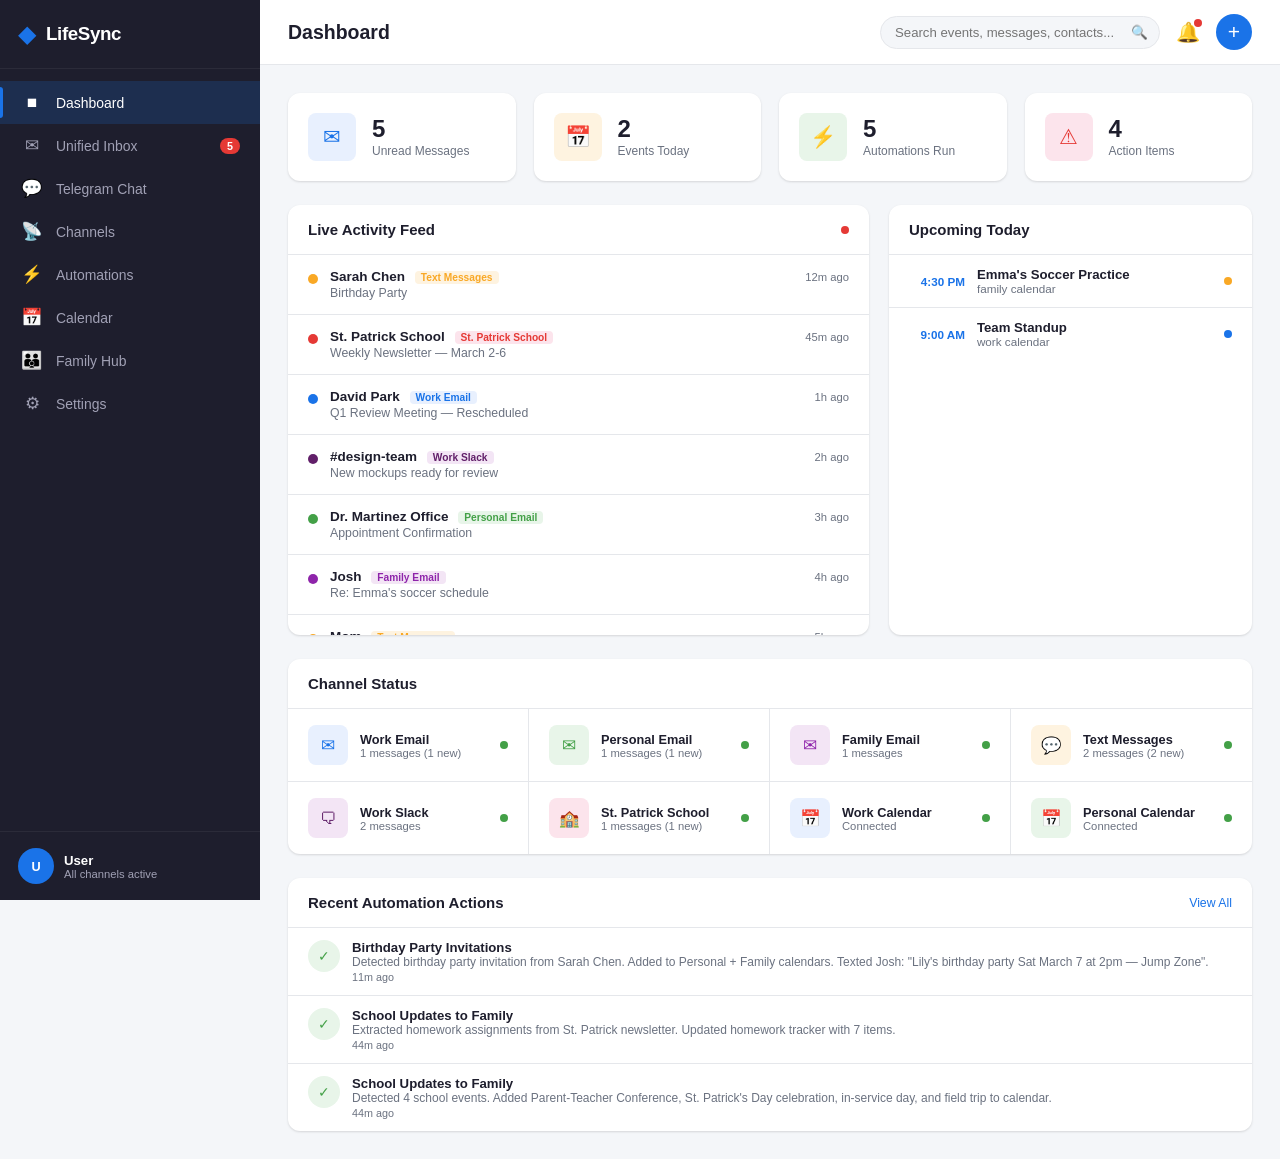
==== commit 042f5805: "Add n8n + Telegram workflow architecture and setup guide - Created 6 importable n8n workflow JSON fi" ====
--- a/life-event-tracker.html
+++ b/life-event-tracker.html
@@ -29,7 +29,7 @@
             </li>
             <li class="nav-item" data-view="sms">
                 <span class="nav-icon">&#128172;</span>
-                <span class="nav-label">SMS Chat</span>
+                <span class="nav-label">Telegram Chat</span>
                 <span class="nav-badge" id="smsBadge" style="display:none;">0</span>
             </li>
             <li class="nav-item" data-view="channels">
@@ -197,7 +197,7 @@
             </div>
         </section>
 
-        <!-- ==================== SMS CHAT VIEW ==================== -->
+        <!-- ==================== TELEGRAM CHAT VIEW ==================== -->
         <section class="view" id="view-sms">
             <div class="sms-container">
                 <div class="sms-phone">
@@ -224,14 +224,14 @@
                     </div>
                     <div class="sms-input-bar">
                         <button class="sms-attach-btn" id="smsQuickActions" title="Quick actions">+</button>
-                        <input type="text" id="smsInput" placeholder="Text LifeSync..." autocomplete="off">
+                        <input type="text" id="smsInput" placeholder="Message LifeSync..." autocomplete="off">
                         <button class="sms-send-btn" id="smsSendBtn">&#9650;</button>
                     </div>
                 </div>
                 <div class="sms-sidebar-panel">
                     <div class="sms-help-card">
                         <h3>Talk to LifeSync</h3>
-                        <p>Text naturally — LifeSync understands context and takes action.</p>
+                        <p>Message naturally via Telegram — LifeSync understands context and takes action.</p>
                     </div>
                     <div class="sms-help-card">
                         <h3>Try saying...</h3>
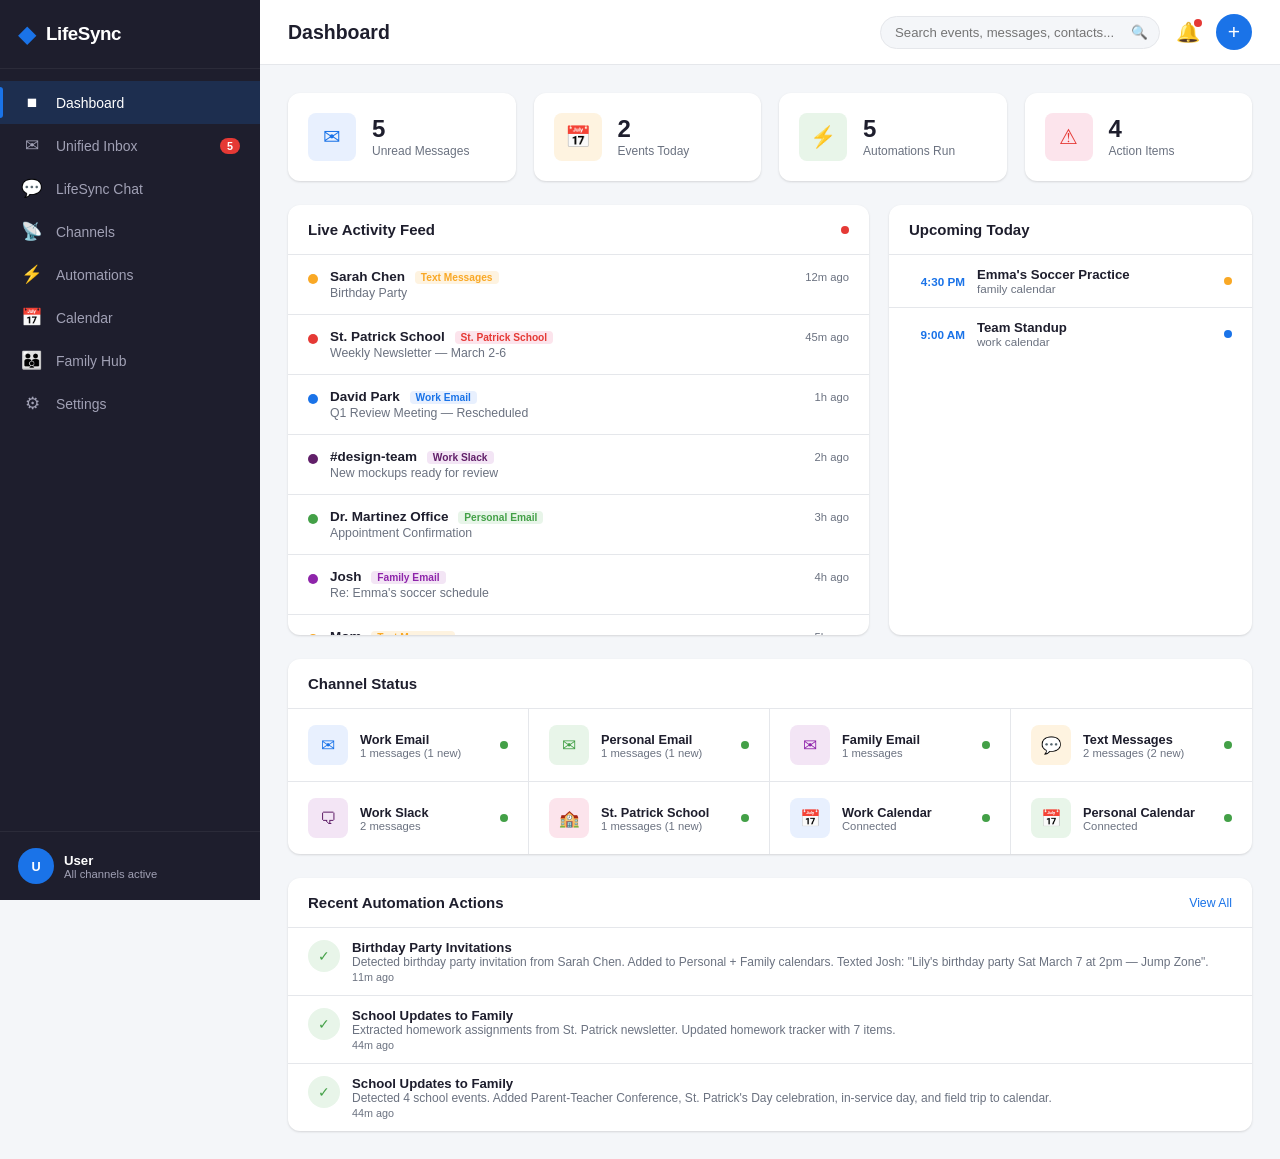
==== commit 9e431240: "Switch from Telegram to Twilio + Google Messages architecture - Replaced Telegram bot with Twilio SM" ====
--- a/life-event-tracker.html
+++ b/life-event-tracker.html
@@ -29,7 +29,7 @@
             </li>
             <li class="nav-item" data-view="sms">
                 <span class="nav-icon">&#128172;</span>
-                <span class="nav-label">Telegram Chat</span>
+                <span class="nav-label">LifeSync Chat</span>
                 <span class="nav-badge" id="smsBadge" style="display:none;">0</span>
             </li>
             <li class="nav-item" data-view="channels">
@@ -197,7 +197,7 @@
             </div>
         </section>
 
-        <!-- ==================== TELEGRAM CHAT VIEW ==================== -->
+        <!-- ==================== LIFESYNC CHAT VIEW ==================== -->
         <section class="view" id="view-sms">
             <div class="sms-container">
                 <div class="sms-phone">
@@ -231,7 +231,7 @@
                 <div class="sms-sidebar-panel">
                     <div class="sms-help-card">
                         <h3>Talk to LifeSync</h3>
-                        <p>Message naturally via Telegram — LifeSync understands context and takes action.</p>
+                        <p>Text LifeSync from Google Messages — it understands context and takes action.</p>
                     </div>
                     <div class="sms-help-card">
                         <h3>Try saying...</h3>
